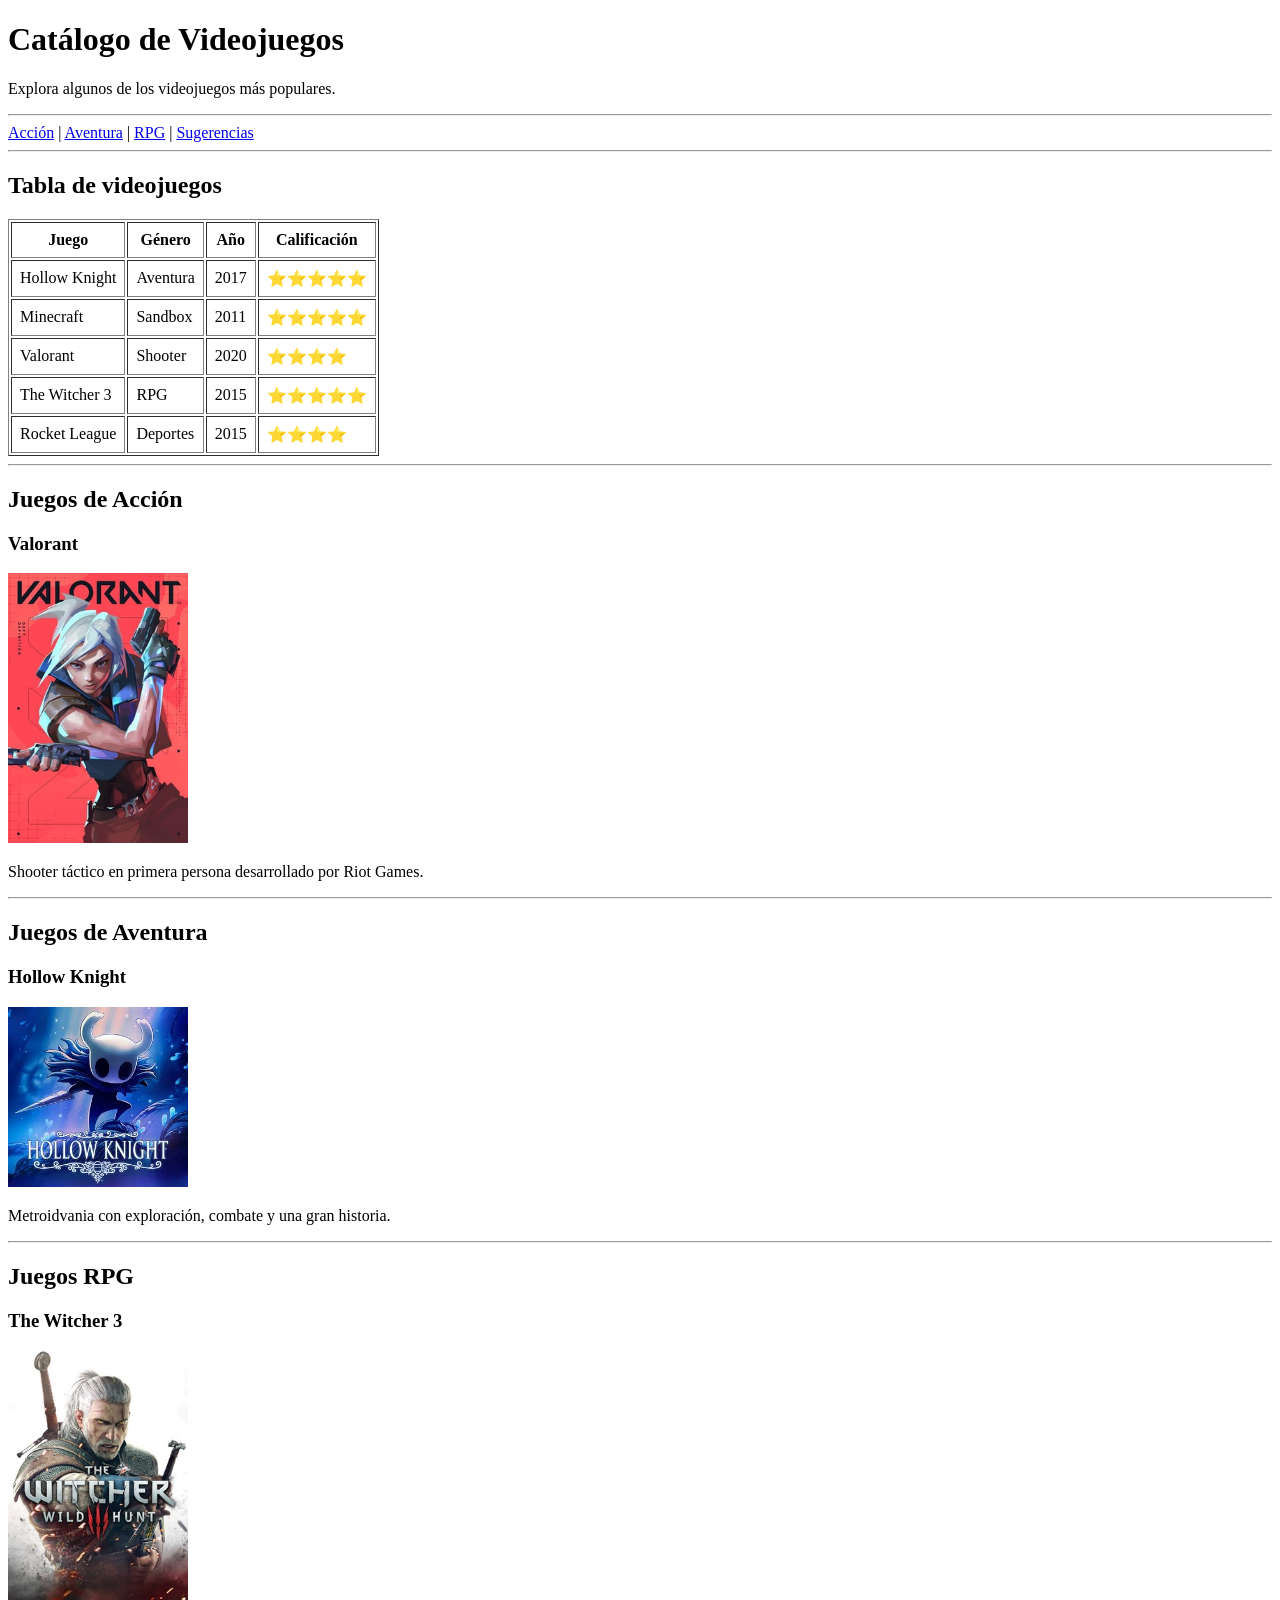
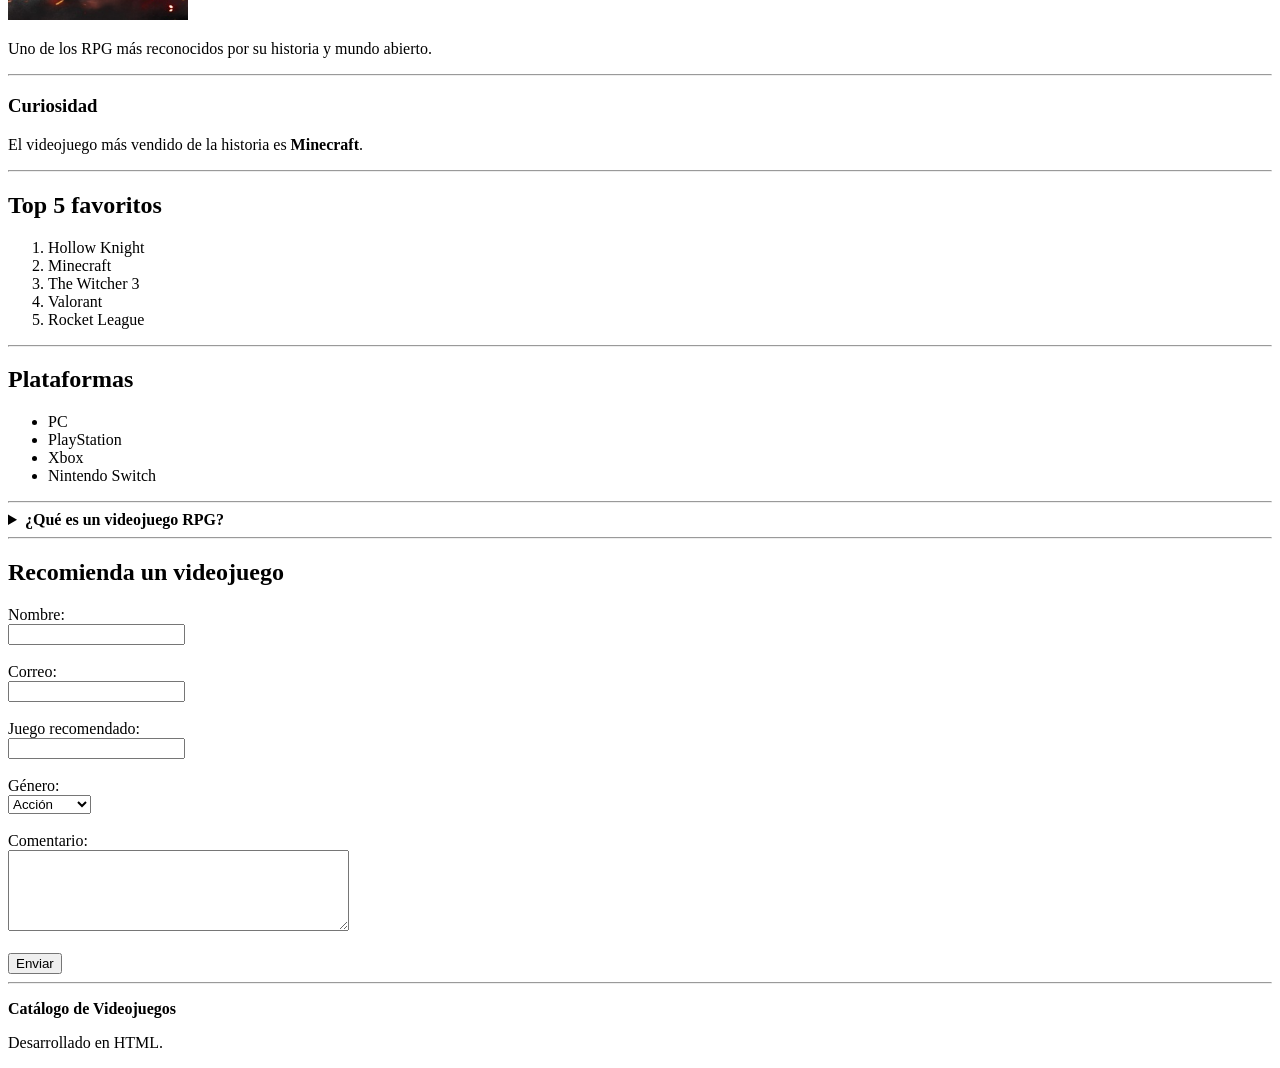
==== index.html @ 159c4c6b "Update game cover images to local paths" ====
<!DOCTYPE html>
<html lang="es">
<head>
    <meta charset="UTF-8">
    <title>Catálogo de Videojuegos</title>
</head>

<body>

<header>
    <h1>Catálogo de Videojuegos</h1>
    <p>Explora algunos de los videojuegos más populares.</p>
    <hr>
</header>

<nav>
    <a href="#accion">Acción</a> |
    <a href="#aventura">Aventura</a> |
    <a href="#rpg">RPG</a> |
    <a href="#formulario">Sugerencias</a>
</nav>

<hr>

<main>

<section>
    <h2>Tabla de videojuegos</h2>

    <table border="1" cellpadding="8">
        <tr>
            <th>Juego</th>
            <th>Género</th>
            <th>Año</th>
            <th>Calificación</th>
        </tr>

        <tr>
            <td>Hollow Knight</td>
            <td>Aventura</td>
            <td>2017</td>
            <td>⭐⭐⭐⭐⭐</td>
        </tr>

        <tr>
            <td>Minecraft</td>
            <td>Sandbox</td>
            <td>2011</td>
            <td>⭐⭐⭐⭐⭐</td>
        </tr>

        <tr>
            <td>Valorant</td>
            <td>Shooter</td>
            <td>2020</td>
            <td>⭐⭐⭐⭐</td>
        </tr>

        <tr>
            <td>The Witcher 3</td>
            <td>RPG</td>
            <td>2015</td>
            <td>⭐⭐⭐⭐⭐</td>
        </tr>

        <tr>
            <td>Rocket League</td>
            <td>Deportes</td>
            <td>2015</td>
            <td>⭐⭐⭐⭐</td>
        </tr>
    </table>
</section>

<hr>

<section id="accion">
    <h2>Juegos de Acción</h2>

    <article>
        <h3>Valorant</h3>
        <img src="image\Valorant_cover.jpg"
        width="180" alt="Valorant">
        <p>Shooter táctico en primera persona desarrollado por Riot Games.</p>
    </article>
</section>

<hr>

<section id="aventura">
    <h2>Juegos de Aventura</h2>

    <article>
        <h3>Hollow Knight</h3>
        <img src="image\hk art.jpg"
        width="180" alt="Hollow Knight">
        <p>Metroidvania con exploración, combate y una gran historia.</p>
    </article>
</section>

<hr>

<section id="rpg">
    <h2>Juegos RPG</h2>

    <article>
        <h3>The Witcher 3</h3>
        <img src="image\Witcher_3_cover_art.jpg"
        width="180" alt="The Witcher 3">
        <p>Uno de los RPG más reconocidos por su historia y mundo abierto.</p>
    </article>
</section>

<hr>

<aside>
    <h3>Curiosidad</h3>
    <p>El videojuego más vendido de la historia es <strong>Minecraft</strong>.</p>
</aside>

<hr>

<section>
    <h2>Top 5 favoritos</h2>

    <ol>
        <li>Hollow Knight</li>
        <li>Minecraft</li>
        <li>The Witcher 3</li>
        <li>Valorant</li>
        <li>Rocket League</li>
    </ol>
</section>

<hr>

<section>
    <h2>Plataformas</h2>

    <ul>
        <li>PC</li>
        <li>PlayStation</li>
        <li>Xbox</li>
        <li>Nintendo Switch</li>
    </ul>
</section>

<hr>

<section>
    <details>
        <summary><strong>¿Qué es un videojuego RPG?</strong></summary>
        <p>Es un juego donde el jugador desarrolla un personaje, mejora habilidades y sigue una historia.</p>
    </details>
</section>

<hr>

<section id="formulario">
    <h2>Recomienda un videojuego</h2>

    <form>

        <label>Nombre:</label><br>
        <input type="text"><br><br>

        <label>Correo:</label><br>
        <input type="email"><br><br>

        <label>Juego recomendado:</label><br>
        <input type="text"><br><br>

        <label>Género:</label><br>

        <select>
            <option>Acción</option>
            <option>Aventura</option>
            <option>RPG</option>
            <option>Deportes</option>
            <option>Estrategia</option>
        </select>

        <br><br>

        <label>Comentario:</label><br>
        <textarea rows="5" cols="40"></textarea>

        <br><br>

        <input type="submit" value="Enviar">

    </form>
</section>

<hr>

<footer>
    <p><strong>Catálogo de Videojuegos</strong></p>
    <p>Desarrollado en HTML.</p>
</footer>

</body>
</html>
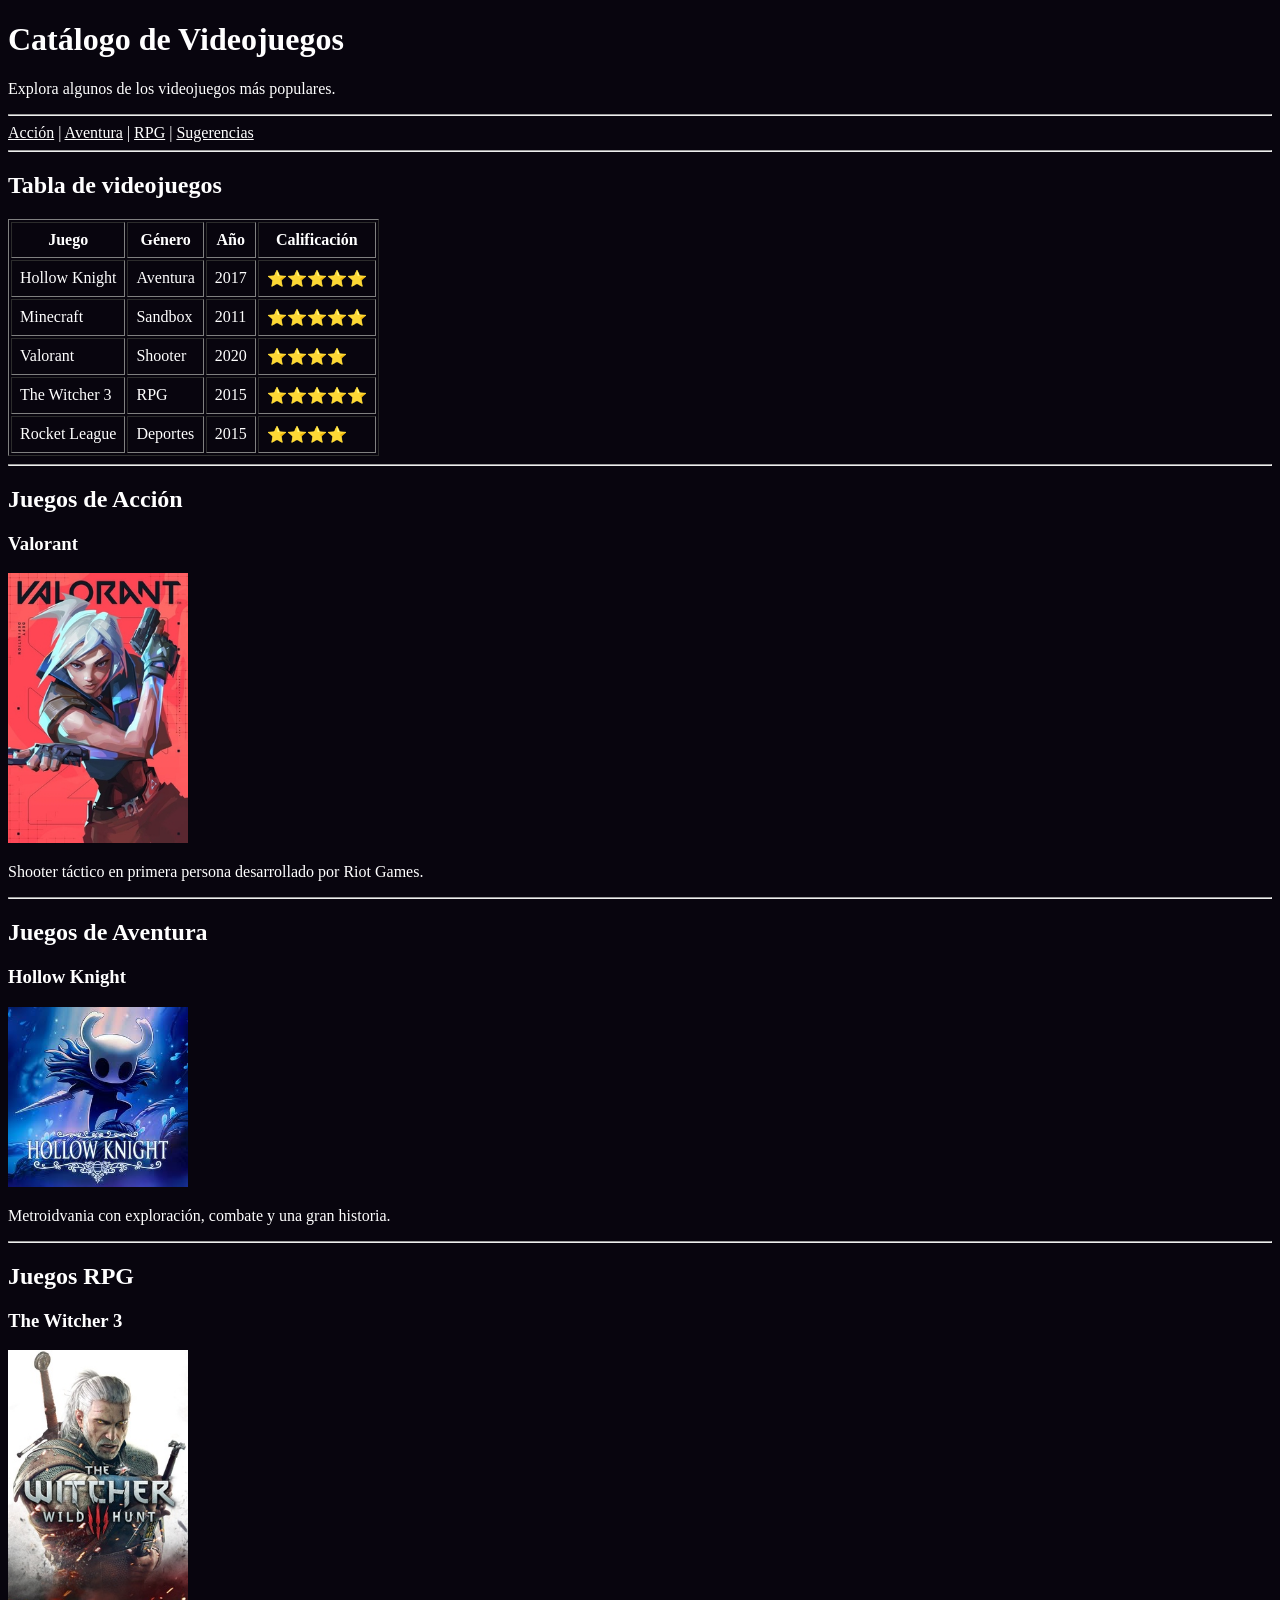
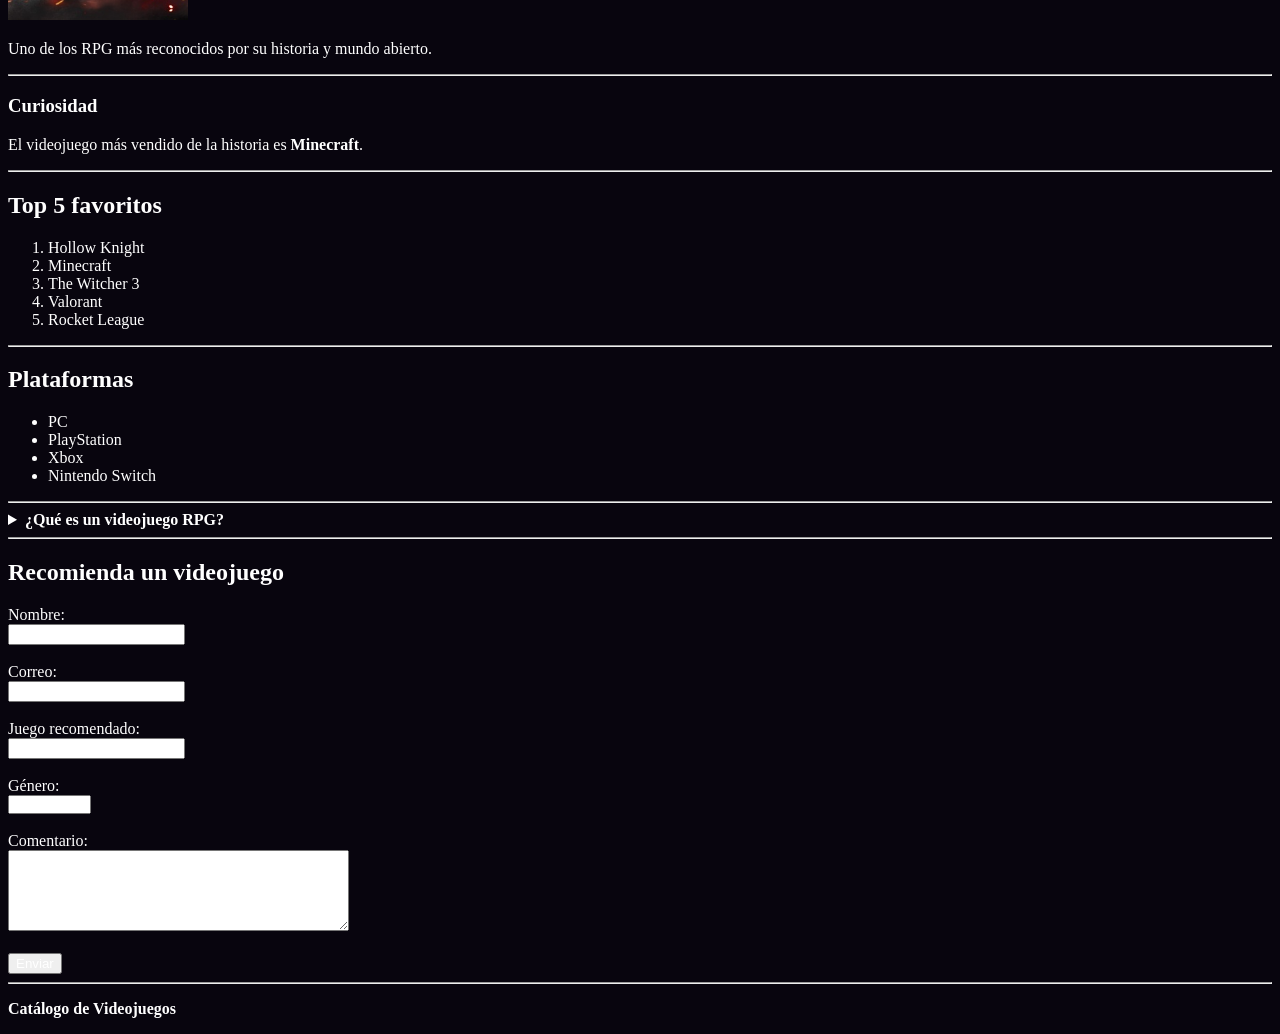
==== commit dad25593: "Add CSS styles for the background and text color." ====
--- a/index.html
+++ b/index.html
@@ -3,6 +3,7 @@
 <head>
     <meta charset="UTF-8">
     <title>Catálogo de Videojuegos</title>
+    <link rel="stylesheet" href="styles/global.css">
 </head>
 
 <body>
@@ -196,7 +197,7 @@
 
 <footer>
     <p><strong>Catálogo de Videojuegos</strong></p>
-    <p>Desarrollado en HTML.</p>
+
 </footer>
 
 </body>
--- a/styles/global.css
+++ b/styles/global.css
@@ -0,0 +1,9 @@
+body {
+    background-color: #08050e;
+
+
+}
+
+*{
+    color: #fff;
+}
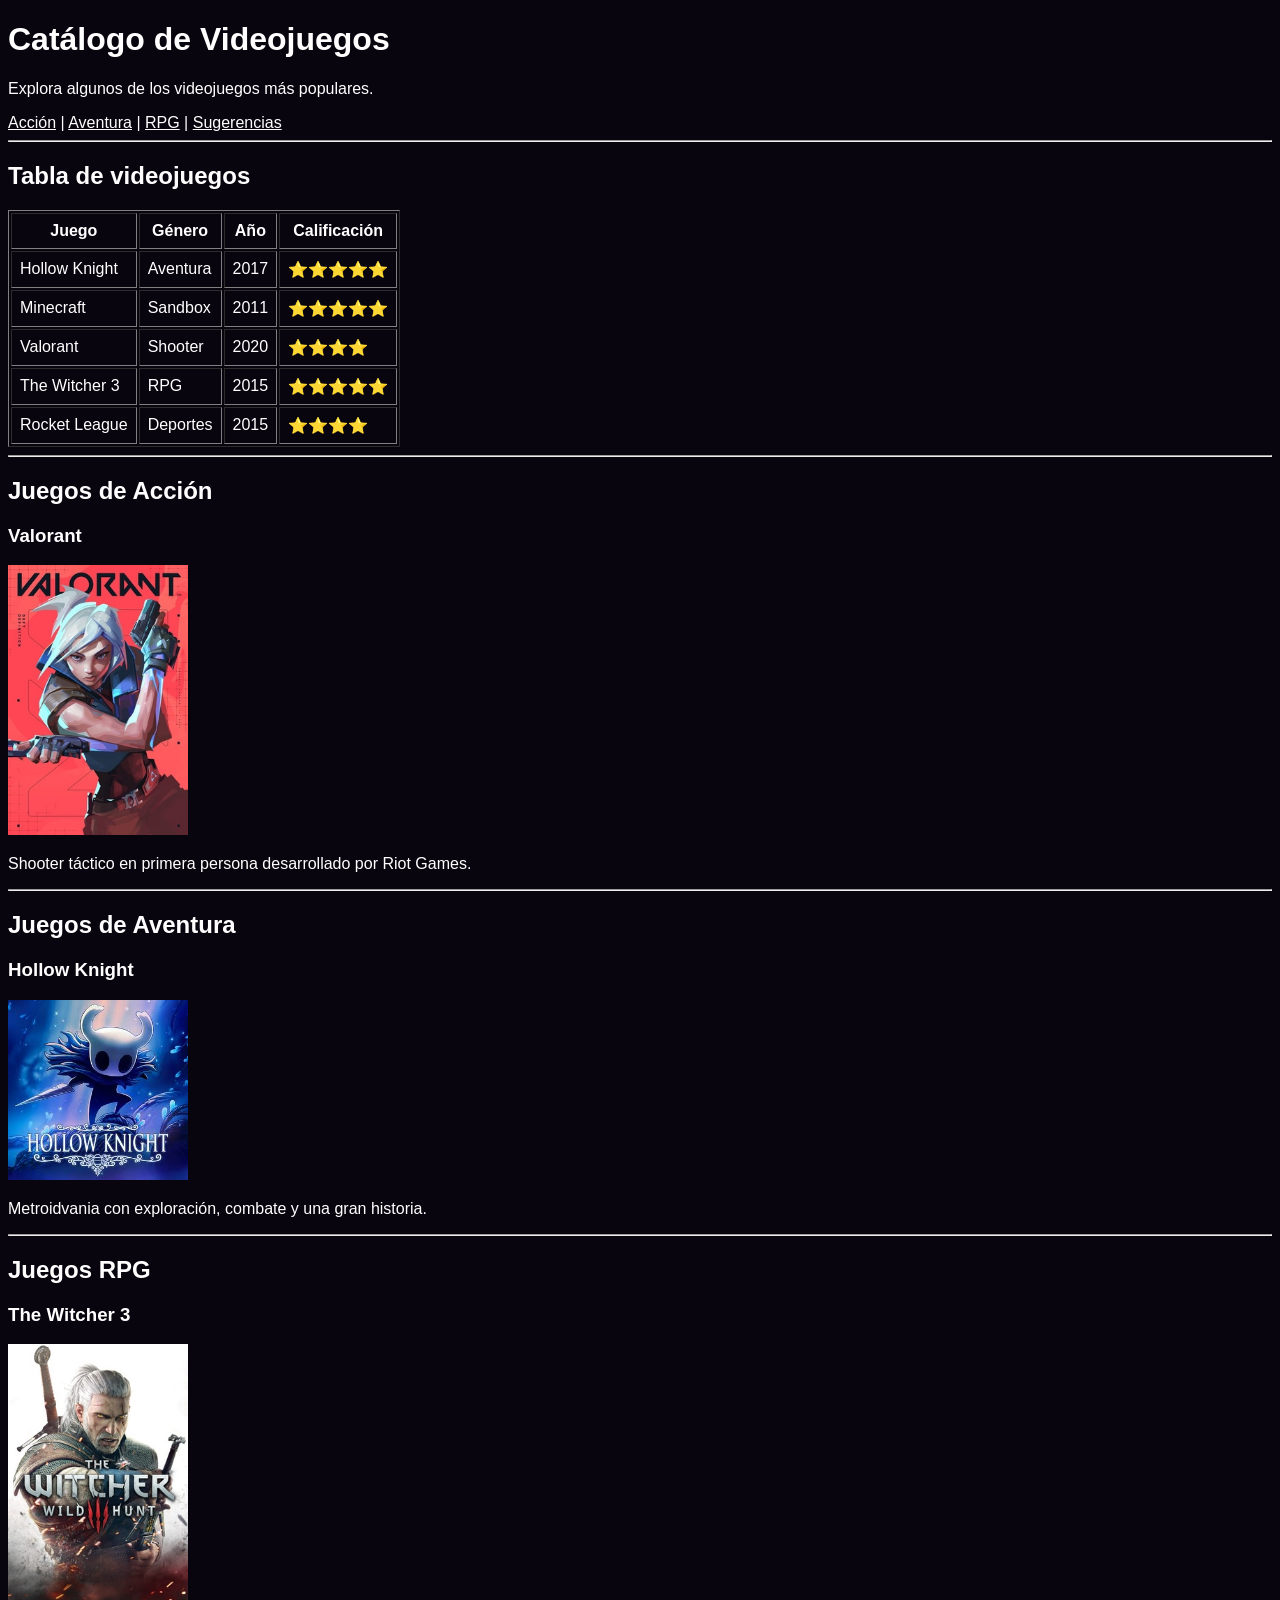
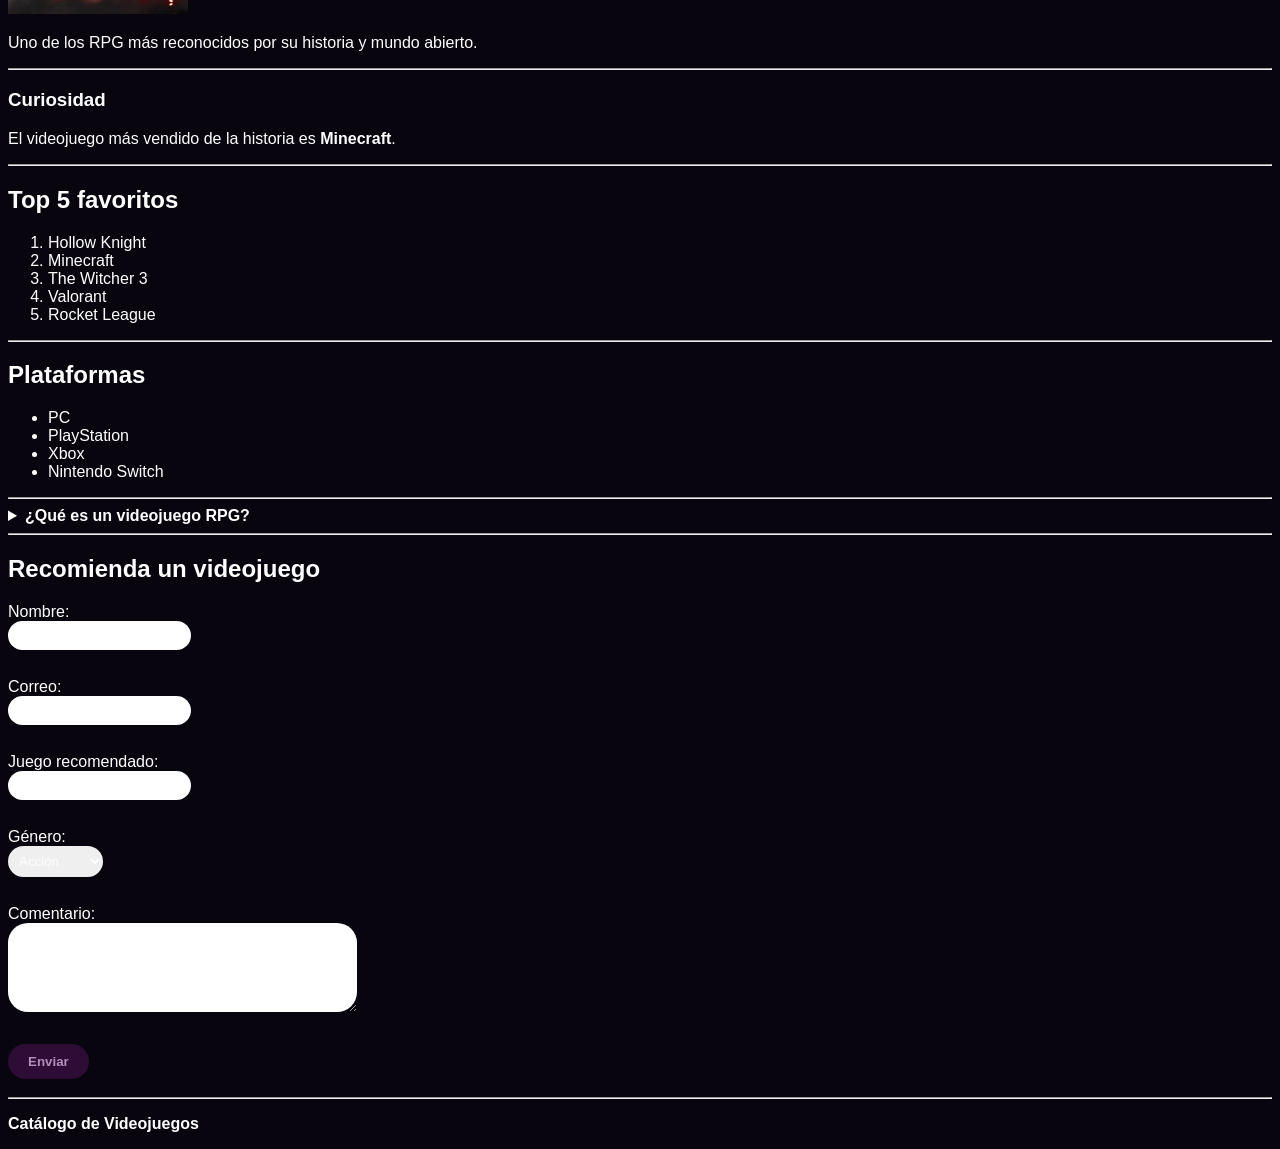
==== commit ad0e9396: "improve the form styles" ====
--- a/index.html
+++ b/index.html
@@ -11,15 +11,17 @@
 <header>
     <h1>Catálogo de Videojuegos</h1>
     <p>Explora algunos de los videojuegos más populares.</p>
-    <hr>
+    <nav>
+        <a href="#accion">Acción</a> |
+        <a href="#aventura">Aventura</a> |
+        <a href="#rpg">RPG</a> |
+        <a href="#formulario">Sugerencias</a>
+
+    </nav>
+
 </header>
 
-<nav>
-    <a href="#accion">Acción</a> |
-    <a href="#aventura">Aventura</a> |
-    <a href="#rpg">RPG</a> |
-    <a href="#formulario">Sugerencias</a>
-</nav>
+
 
 <hr>
 
@@ -80,7 +82,7 @@
 
     <article>
         <h3>Valorant</h3>
-        <img src="image\Valorant_cover.jpg"
+        <img src="image\Valorant_cover.jpg  " id="valorant"
         width="180" alt="Valorant">
         <p>Shooter táctico en primera persona desarrollado por Riot Games.</p>
     </article>
@@ -93,7 +95,7 @@
 
     <article>
         <h3>Hollow Knight</h3>
-        <img src="image\hk art.jpg"
+        <img src="image\hk art.jpg" id="hk"
         width="180" alt="Hollow Knight">
         <p>Metroidvania con exploración, combate y una gran historia.</p>
     </article>
@@ -106,7 +108,7 @@
 
     <article>
         <h3>The Witcher 3</h3>
-        <img src="image\Witcher_3_cover_art.jpg"
+        <img src="image\Witcher_3_cover_art.jpg" id="witcher3"
         width="180" alt="The Witcher 3">
         <p>Uno de los RPG más reconocidos por su historia y mundo abierto.</p>
     </article>
@@ -173,7 +175,7 @@
 
         <label>Género:</label><br>
 
-        <select>
+        <select name="genero" id="genero">
             <option>Acción</option>
             <option>Aventura</option>
             <option>RPG</option>
@@ -188,7 +190,7 @@
 
         <br><br>
 
-        <input type="submit" value="Enviar">
+        <input type="submit" value="Enviar" id="submit-button">
 
     </form>
 </section>
--- a/styles/global.css
+++ b/styles/global.css
@@ -6,4 +6,48 @@
 
 *{
     color: #fff;
+    font-family: 'Poppins', sans-serif;
+}
+
+
+input, textarea {
+    margin-bottom: 10px;
+    padding: 7px;
+    border: none;
+    border-radius: 20px;
+}
+
+#genero {
+    margin-bottom: 10px;
+    padding: 7px;
+    border: none;
+    border-radius: 20px;
+}
+
+option {
+    background-color: #08050e;
+    color: #fff;
+    font-weight: bold;
+    padding: 7px;
+    border: none;
+    border-radius: 20px;
+}
+
+input[type="submit"],
+button[type="submit"],
+.submit-button {
+    background-color: #2d0c35;
+    color: #b28ebb;
+    padding: 10px 20px;
+    border: none;
+    border-radius: 20px;
+    cursor: pointer;
+    font-weight: bold;
+}
+
+input[type="submit"]:hover,
+button[type="submit"]:hover,
+.submit-button:hover {
+    background-color: #b28ebb;
+    color: #2d0c35;
 }
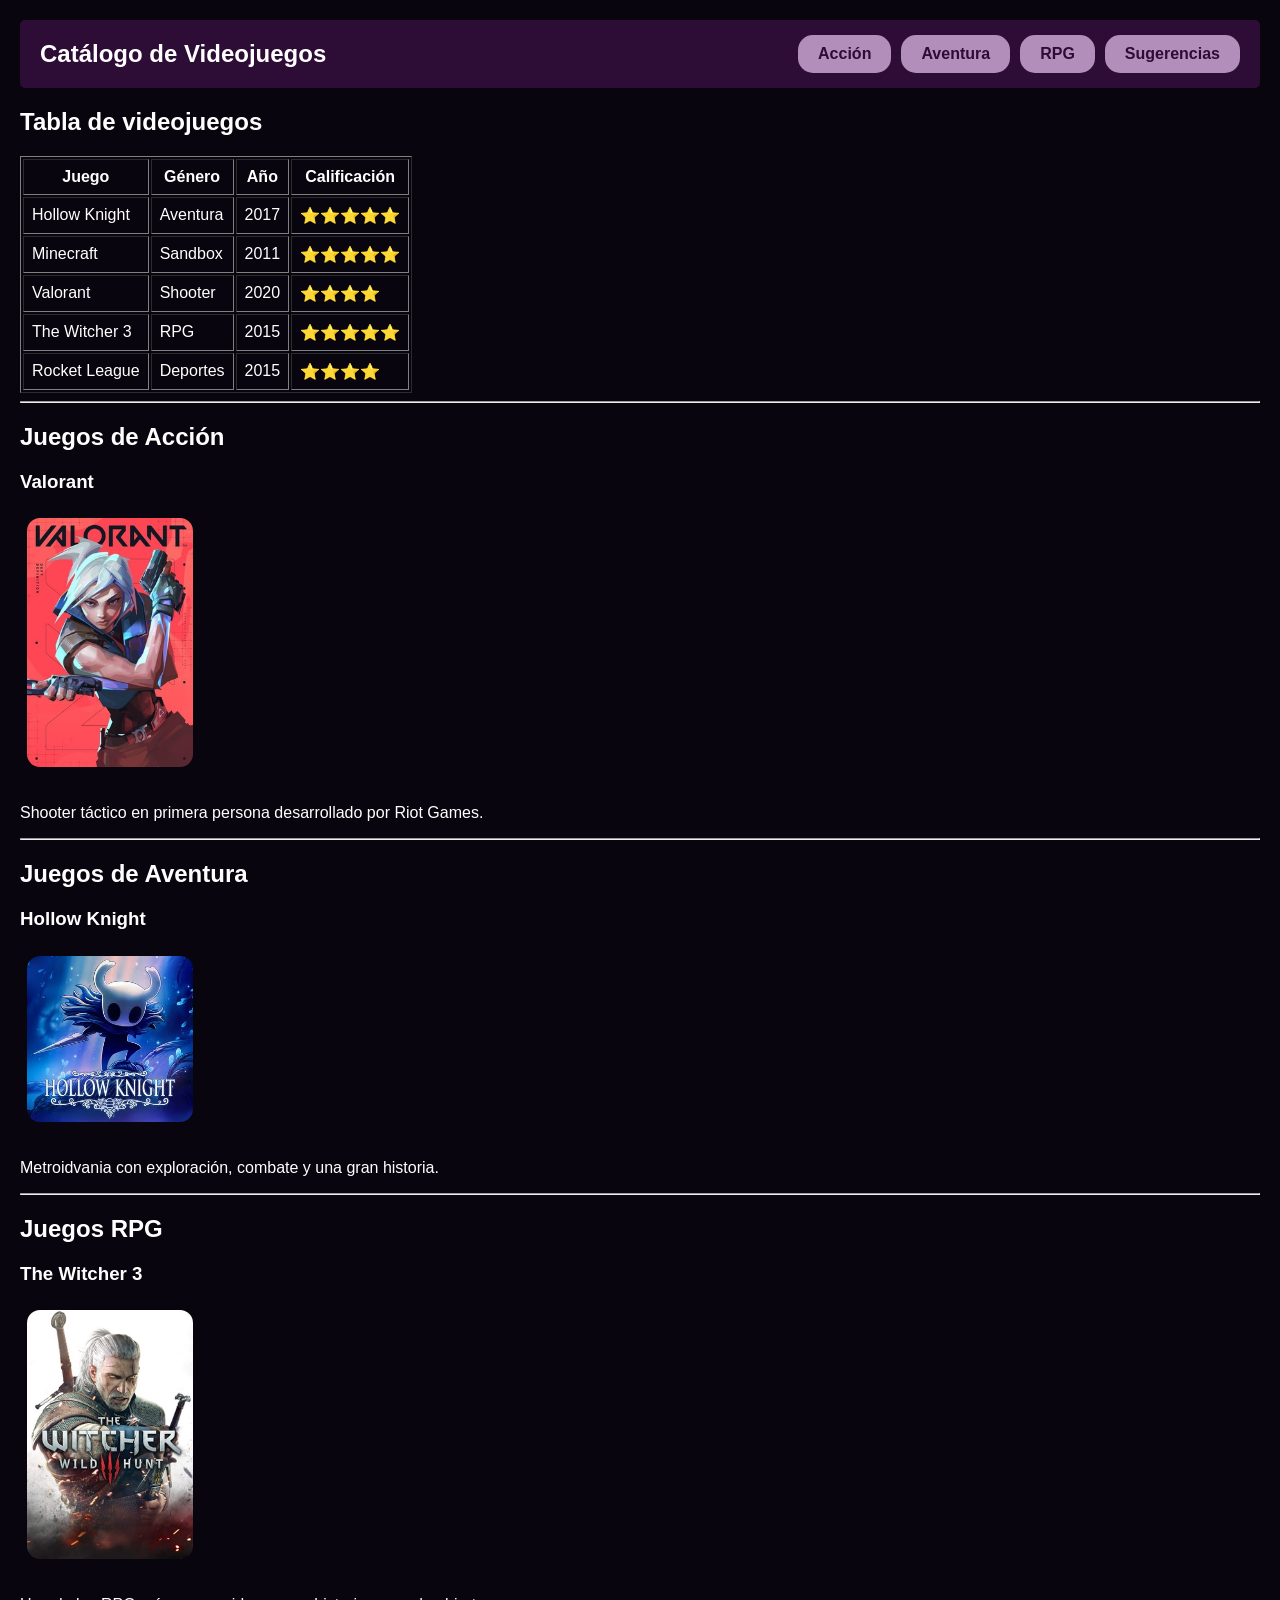
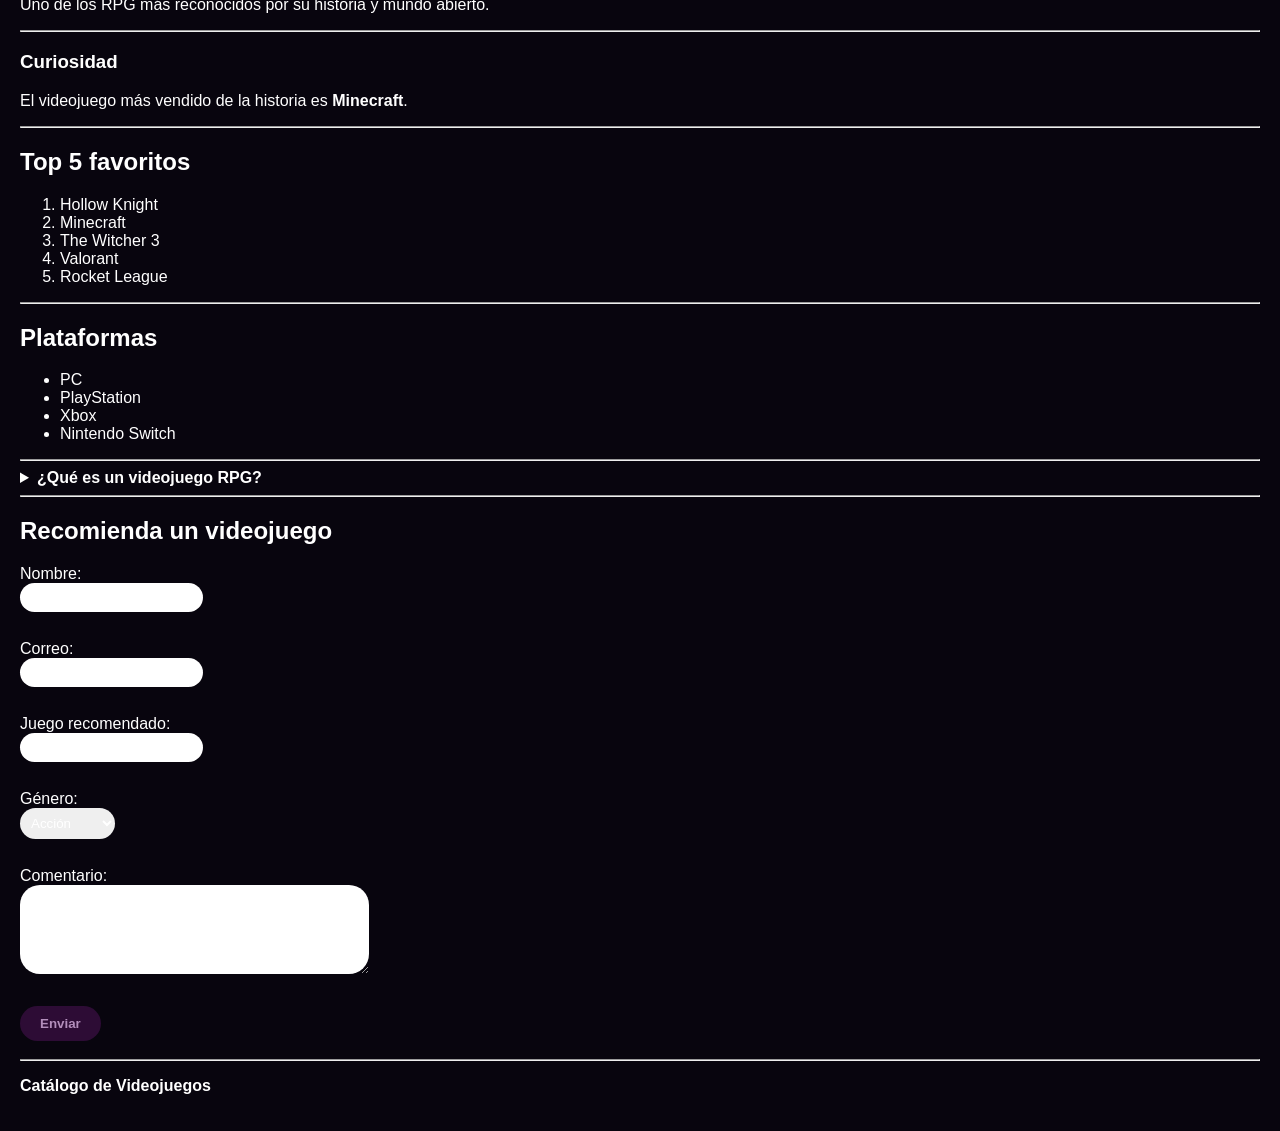
==== commit b5bf2ce8: "Improve header navigation and styles in index.html and global.css" ====
--- a/index.html
+++ b/index.html
@@ -9,13 +9,16 @@
 <body>
 
 <header>
-    <h1>Catálogo de Videojuegos</h1>
-    <p>Explora algunos de los videojuegos más populares.</p>
+
     <nav>
-        <a href="#accion">Acción</a> |
-        <a href="#aventura">Aventura</a> |
-        <a href="#rpg">RPG</a> |
-        <a href="#formulario">Sugerencias</a>
+        <h1>Catálogo de Videojuegos</h1>
+        
+        <div class="nav-links"> 
+            <a class="nav-link" href="#accion">Acción</a>
+            <a class="nav-link" href="#aventura">Aventura</a>
+            <a class="nav-link" href="#rpg">RPG</a>
+            <a class="nav-link" href="#formulario">Sugerencias</a>
+        </div>
 
     </nav>
 
@@ -23,7 +26,7 @@
 
 
 
-<hr>
+
 
 <main>
 
--- a/styles/global.css
+++ b/styles/global.css
@@ -1,14 +1,52 @@
 body {
     background-color: #08050e;
-
-
+    margin: 0;
+    padding: 20px;
 }
 
-*{
+* {
     color: #fff;
     font-family: 'Poppins', sans-serif;
+    box-sizing: border-box;
 }
 
+nav {
+    background-color: #2d0c35;
+    padding: 15px 20px;
+    border-radius: 5px;
+    display: flex;
+    justify-content: space-between;
+    align-items: center;
+    gap: 12px;
+    flex-wrap: wrap;
+}
+
+nav h1 {
+    margin: 0;
+    font-size: 24px;
+}
+
+.nav-links {
+    display: flex;
+    gap: 10px;
+    flex-wrap: wrap;
+}
+
+.nav-link {
+    display: inline-block;
+    background-color: #b28ebb;
+    color: #2d0c35;
+    padding: 10px 20px;
+    border-radius: 15px;
+    text-decoration: none;
+    font-weight: bold;
+    transition: background-color 0.2s ease, color 0.2s ease;
+}
+
+.nav-link:hover {
+    background-color: #2d0c35;
+    color: #b28ebb;
+}
 
 input, textarea {
     margin-bottom: 10px;
@@ -16,7 +54,12 @@
     border: none;
     border-radius: 20px;
 }
-
+img {
+    margin-bottom: 10px;
+    padding: 7px;
+    border: none;
+    border-radius: 20px;
+}
 #genero {
     margin-bottom: 10px;
     padding: 7px;
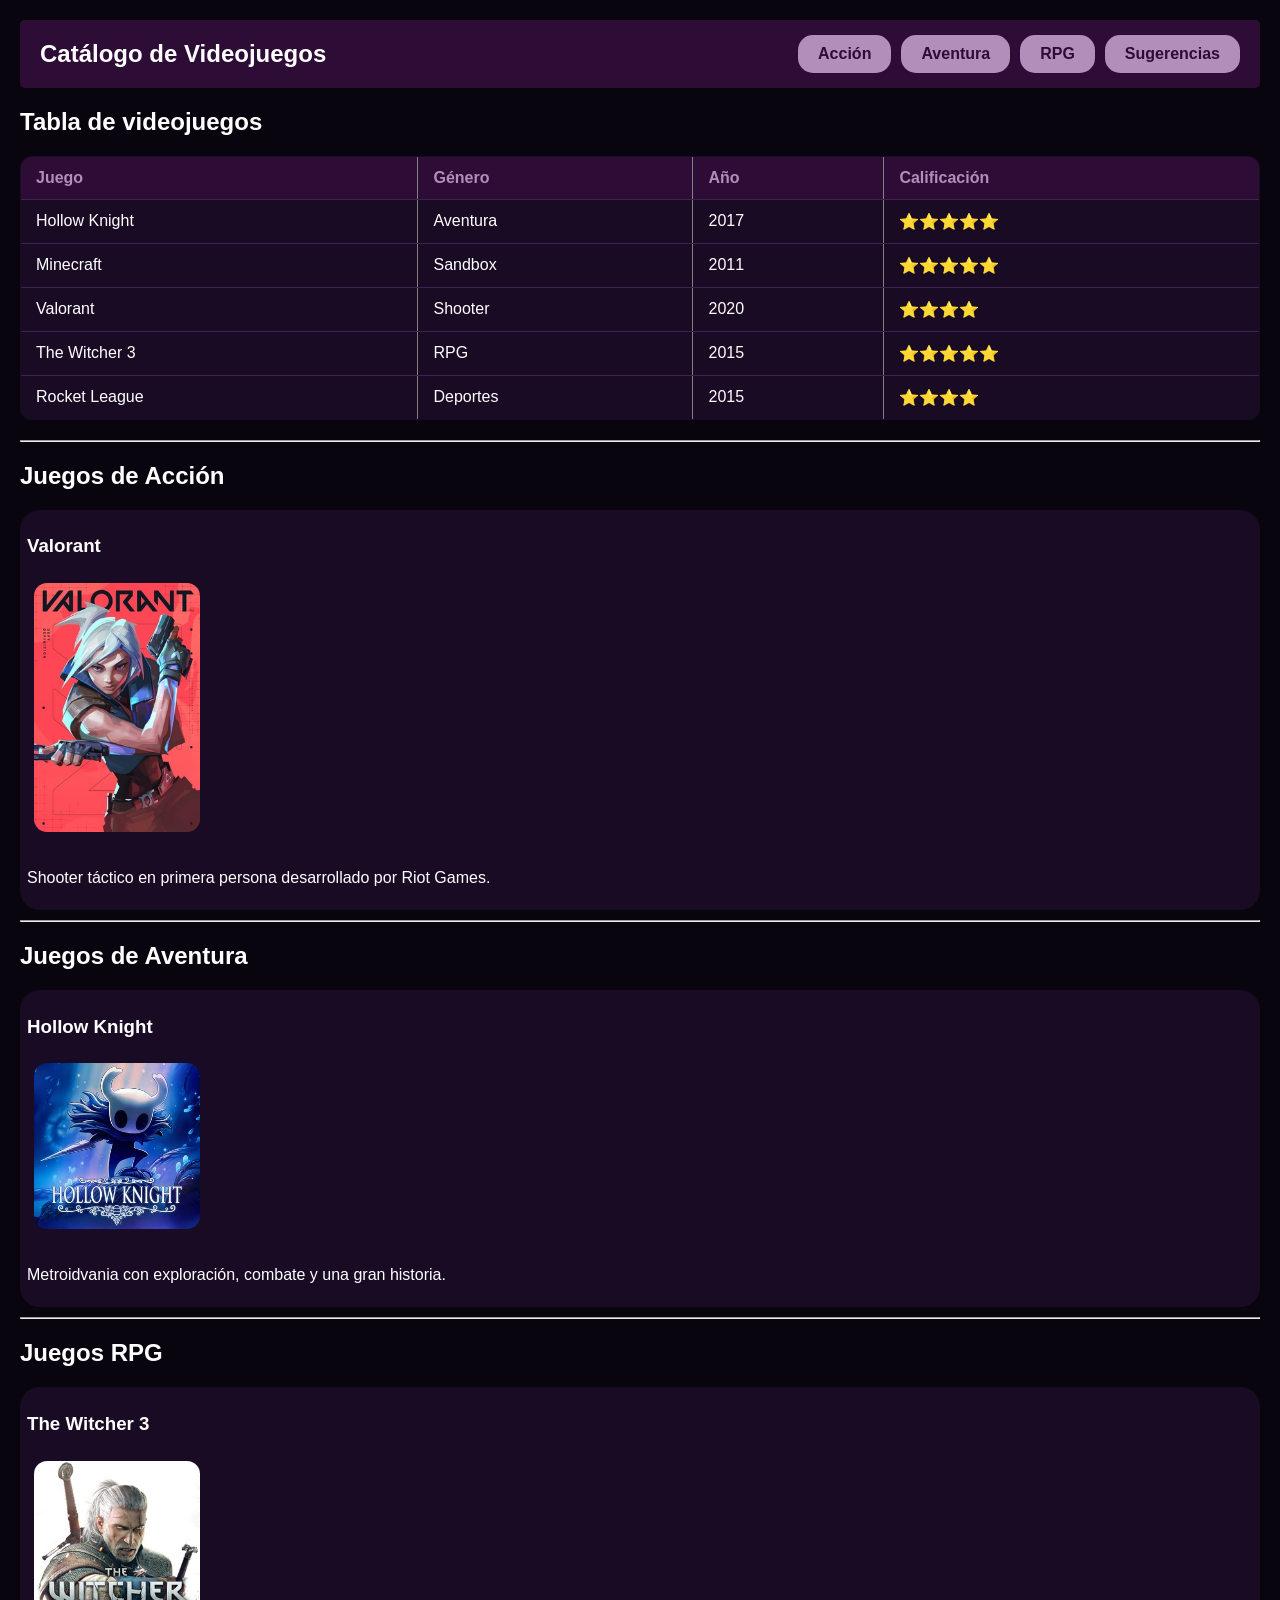
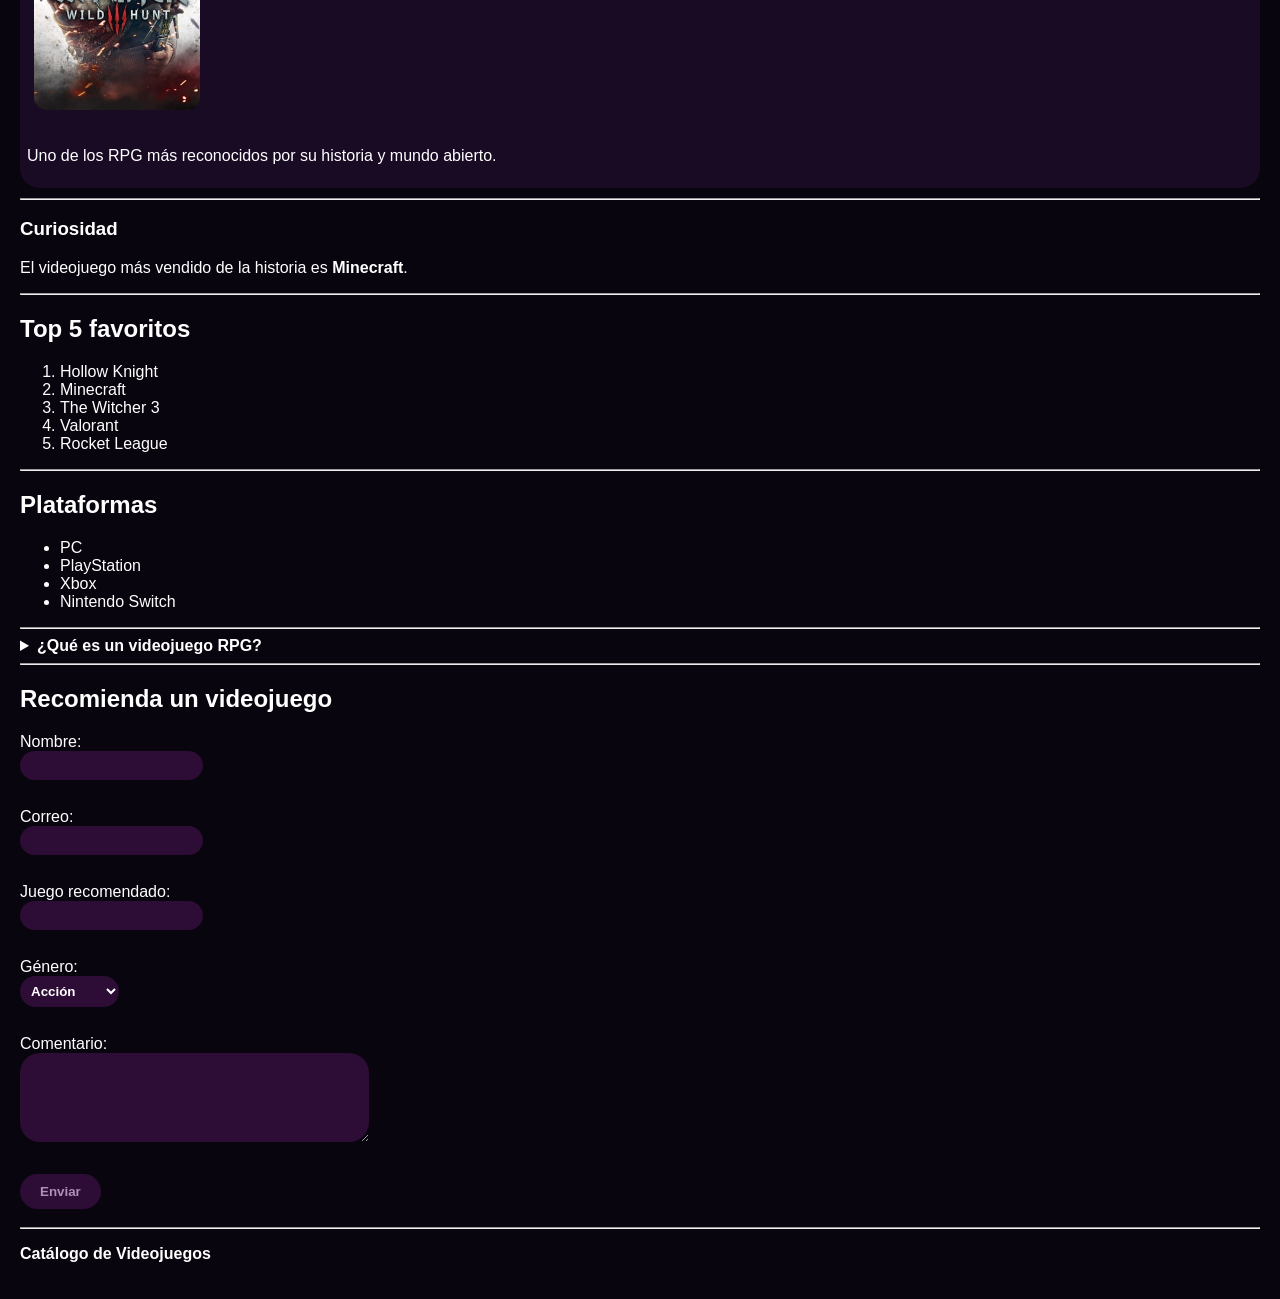
==== commit 3f4660b2: "Add identifiers to game articles and improve section and article styles in global.css." ====
--- a/index.html
+++ b/index.html
@@ -83,9 +83,9 @@
 <section id="accion">
     <h2>Juegos de Acción</h2>
 
-    <article>
+    <article id="valorant">
         <h3>Valorant</h3>
-        <img src="image\Valorant_cover.jpg  " id="valorant"
+        <img src="image\Valorant_cover.jpg "
         width="180" alt="Valorant">
         <p>Shooter táctico en primera persona desarrollado por Riot Games.</p>
     </article>
@@ -96,9 +96,9 @@
 <section id="aventura">
     <h2>Juegos de Aventura</h2>
 
-    <article>
+    <article id="hk">
         <h3>Hollow Knight</h3>
-        <img src="image\hk art.jpg" id="hk"
+        <img src="image\hk art.jpg" 
         width="180" alt="Hollow Knight">
         <p>Metroidvania con exploración, combate y una gran historia.</p>
     </article>
@@ -109,9 +109,9 @@
 <section id="rpg">
     <h2>Juegos RPG</h2>
 
-    <article>
+    <article id="witcher3">
         <h3>The Witcher 3</h3>
-        <img src="image\Witcher_3_cover_art.jpg" id="witcher3"
+        <img src="image\Witcher_3_cover_art.jpg"
         width="180" alt="The Witcher 3">
         <p>Uno de los RPG más reconocidos por su historia y mundo abierto.</p>
     </article>
--- a/styles/global.css
+++ b/styles/global.css
@@ -48,27 +48,67 @@
     color: #b28ebb;
 }
 
+table {
+    width: 100%;
+    border-collapse: collapse;
+    margin: 20px 0;
+    background-color: #1a0b25;
+    border-radius: 12px;
+    overflow: hidden;
+}
+
+table th,
+table td {
+    padding: 12px 15px;
+    text-align: left;
+    border-bottom: 1px solid #3d2150;
+}
+
+table th {
+    background-color: #2d0c35;
+    color: #b28ebb;
+}
+
+table tr:hover {
+    background-color: #2b1238;
+}
+
 input, textarea {
     margin-bottom: 10px;
     padding: 7px;
     border: none;
     border-radius: 20px;
+    background-color: #2d0c35;
+    color: #fff;
 }
 img {
     margin-bottom: 10px;
     padding: 7px;
     border: none;
     border-radius: 20px;
+
 }
+
+#valorant, #witcher3, #hk {
+    margin-bottom: 10px;
+    padding: 7px;
+    border: none;
+    border-radius: 20px;
+    background-color: #1a0b25;
+    color: #fff;
+}
+
 #genero {
     margin-bottom: 10px;
     padding: 7px;
     border: none;
     border-radius: 20px;
+    background-color: #2d0c35;
+    color: #fff;
 }
 
-option {
-    background-color: #08050e;
+option, select {
+    background-color: #2d0c35;
     color: #fff;
     font-weight: bold;
     padding: 7px;
@@ -91,6 +131,7 @@
 input[type="submit"]:hover,
 button[type="submit"]:hover,
 .submit-button:hover {
+    transition: background-color 0.2s ease, color 0.2s ease;
     background-color: #b28ebb;
     color: #2d0c35;
 }
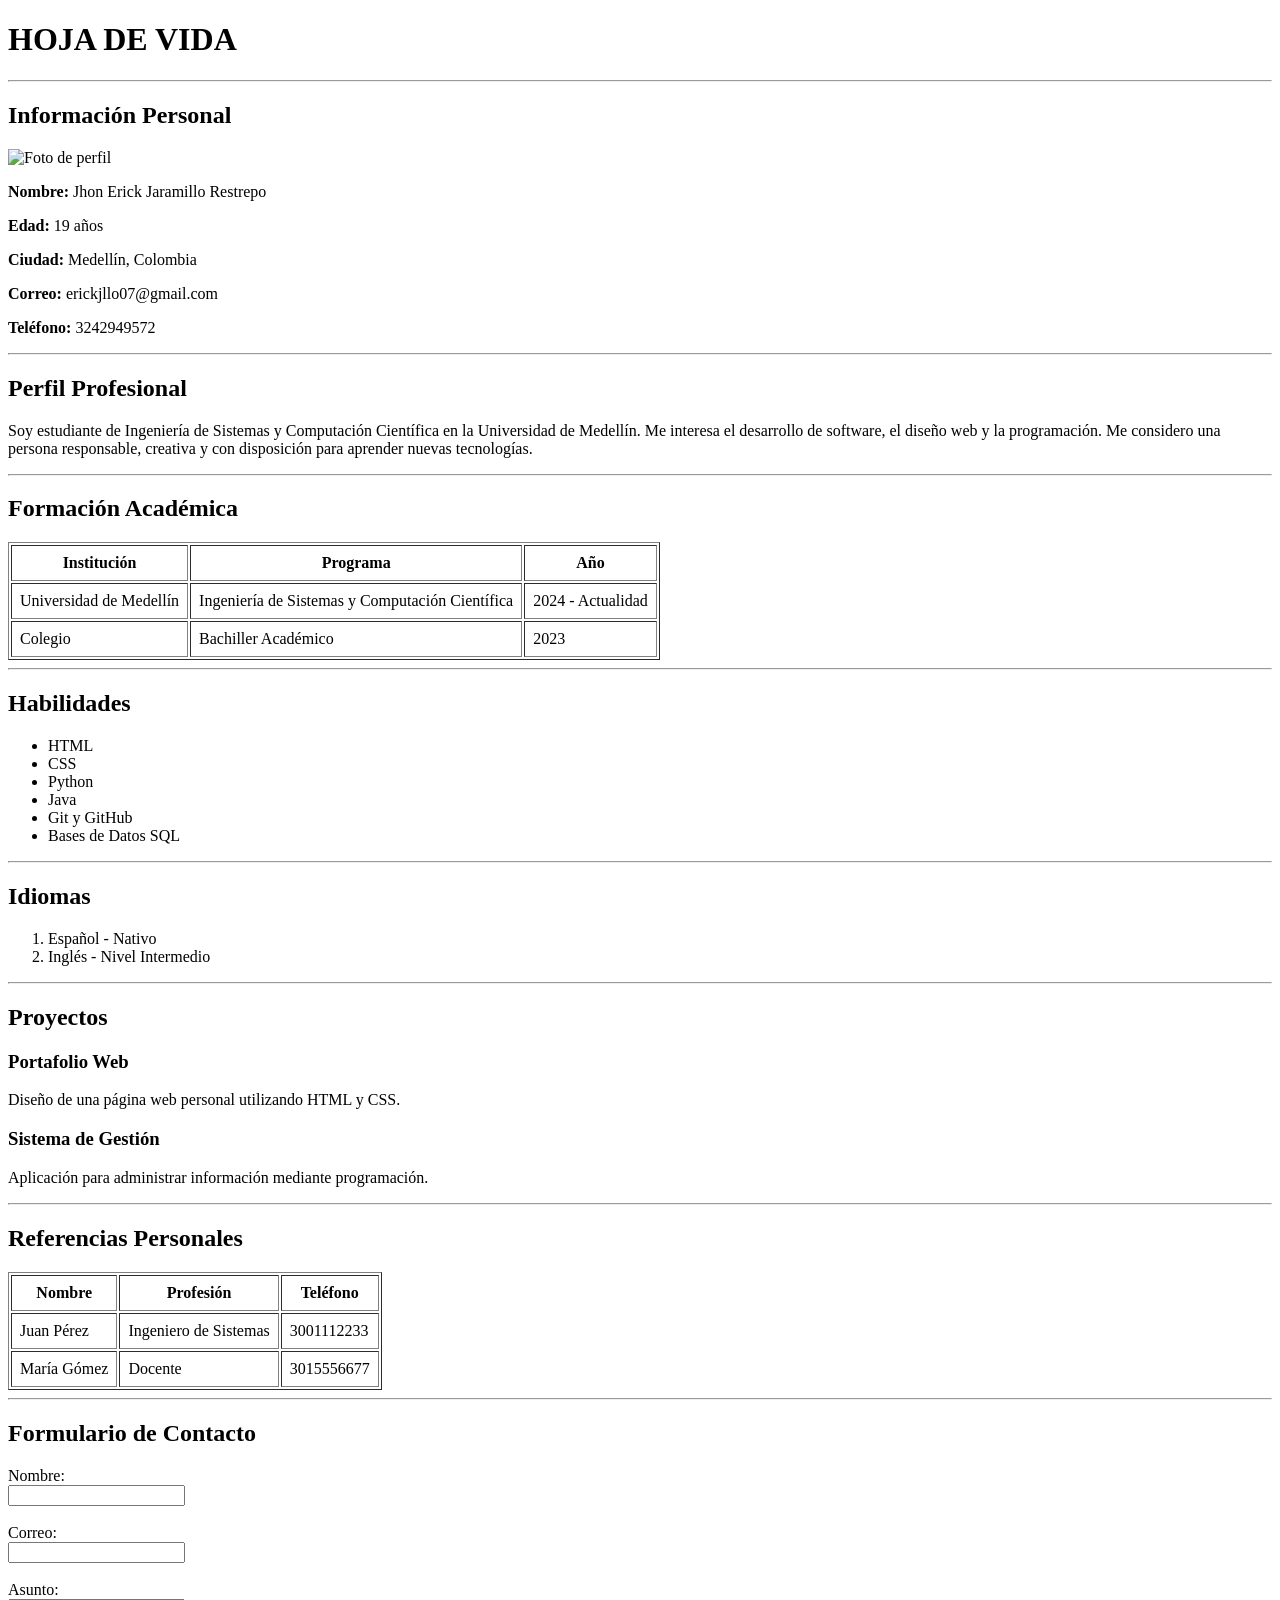
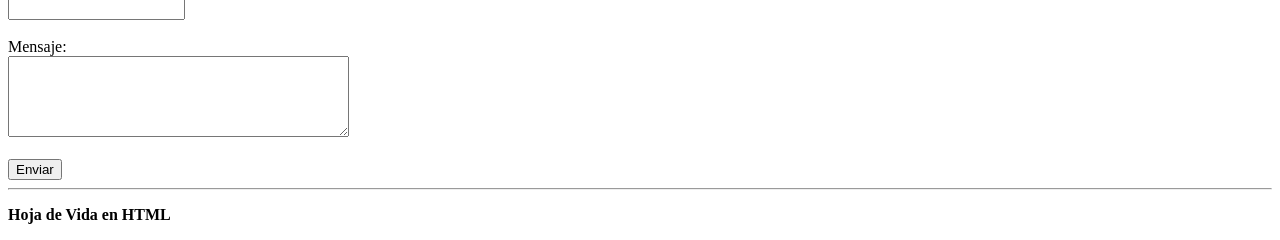
==== commit 0e13c0ab: "Convert video game catalog to personal resume" ====
--- a/index.html
+++ b/index.html
@@ -1,209 +1,172 @@
 <!DOCTYPE html>
 <html lang="es">
+
 <head>
     <meta charset="UTF-8">
-    <title>Catálogo de Videojuegos</title>
-    <link rel="stylesheet" href="styles/global.css">
+    <title>Hoja de Vida - Erick</title>
 </head>
 
 <body>
 
-<header>
+    <header>
+        <h1>HOJA DE VIDA</h1>
+        <hr>
+    </header>
 
-    <nav>
-        <h1>Catálogo de Videojuegos</h1>
-        
-        <div class="nav-links"> 
-            <a class="nav-link" href="#accion">Acción</a>
-            <a class="nav-link" href="#aventura">Aventura</a>
-            <a class="nav-link" href="#rpg">RPG</a>
-            <a class="nav-link" href="#formulario">Sugerencias</a>
-        </div>
+    <section>
+        <h2>Información Personal</h2>
 
-    </nav>
+        <img src="https://via.placeholder.com/150" alt="Foto de perfil" width="150">
 
-</header>
+        <p><strong>Nombre:</strong> Jhon Erick Jaramillo Restrepo</p>
+        <p><strong>Edad:</strong> 19 años</p>
+        <p><strong>Ciudad:</strong> Medellín, Colombia</p>
+        <p><strong>Correo:</strong> erickjllo07@gmail.com</p>
+        <p><strong>Teléfono:</strong> 3242949572</p>
+    </section>
 
+    <hr>
 
+    <section>
+        <h2>Perfil Profesional</h2>
 
+        <p>
+            Soy estudiante de Ingeniería de Sistemas y Computación Científica
+            en la Universidad de Medellín. Me interesa el desarrollo de software,
+            el diseño web y la programación. Me considero una persona responsable,
+            creativa y con disposición para aprender nuevas tecnologías.
+        </p>
+    </section>
 
+    <hr>
 
-<main>
+    <section>
+        <h2>Formación Académica</h2>
 
-<section>
-    <h2>Tabla de videojuegos</h2>
+        <table border="1" cellpadding="8">
+            <tr>
+                <th>Institución</th>
+                <th>Programa</th>
+                <th>Año</th>
+            </tr>
 
-    <table border="1" cellpadding="8">
-        <tr>
-            <th>Juego</th>
-            <th>Género</th>
-            <th>Año</th>
-            <th>Calificación</th>
-        </tr>
+            <tr>
+                <td>Universidad de Medellín</td>
+                <td>Ingeniería de Sistemas y Computación Científica</td>
+                <td>2024 - Actualidad</td>
+            </tr>
 
-        <tr>
-            <td>Hollow Knight</td>
-            <td>Aventura</td>
-            <td>2017</td>
-            <td>⭐⭐⭐⭐⭐</td>
-        </tr>
+            <tr>
+                <td>Colegio</td>
+                <td>Bachiller Académico</td>
+                <td>2023</td>
+            </tr>
 
-        <tr>
-            <td>Minecraft</td>
-            <td>Sandbox</td>
-            <td>2011</td>
-            <td>⭐⭐⭐⭐⭐</td>
-        </tr>
+        </table>
+    </section>
 
-        <tr>
-            <td>Valorant</td>
-            <td>Shooter</td>
-            <td>2020</td>
-            <td>⭐⭐⭐⭐</td>
-        </tr>
+    <hr>
 
-        <tr>
-            <td>The Witcher 3</td>
-            <td>RPG</td>
-            <td>2015</td>
-            <td>⭐⭐⭐⭐⭐</td>
-        </tr>
+    <section>
+        <h2>Habilidades</h2>
 
-        <tr>
-            <td>Rocket League</td>
-            <td>Deportes</td>
-            <td>2015</td>
-            <td>⭐⭐⭐⭐</td>
-        </tr>
-    </table>
-</section>
+        <ul>
+            <li>HTML</li>
+            <li>CSS</li>
+            <li>Python</li>
+            <li>Java</li>
+            <li>Git y GitHub</li>
+            <li>Bases de Datos SQL</li>
+        </ul>
+    </section>
 
-<hr>
+    <hr>
 
-<section id="accion">
-    <h2>Juegos de Acción</h2>
+    <section>
+        <h2>Idiomas</h2>
 
-    <article id="valorant">
-        <h3>Valorant</h3>
-        <img src="image\Valorant_cover.jpg "
-        width="180" alt="Valorant">
-        <p>Shooter táctico en primera persona desarrollado por Riot Games.</p>
-    </article>
-</section>
+        <ol>
+            <li>Español - Nativo</li>
+            <li>Inglés - Nivel Intermedio</li>
+        </ol>
+    </section>
 
-<hr>
+    <hr>
 
-<section id="aventura">
-    <h2>Juegos de Aventura</h2>
+    <section>
+        <h2>Proyectos</h2>
 
-    <article id="hk">
-        <h3>Hollow Knight</h3>
-        <img src="image\hk art.jpg" 
-        width="180" alt="Hollow Knight">
-        <p>Metroidvania con exploración, combate y una gran historia.</p>
-    </article>
-</section>
+        <article>
+            <h3>Portafolio Web</h3>
+            <p>Diseño de una página web personal utilizando HTML y CSS.</p>
+        </article>
 
-<hr>
+        <article>
+            <h3>Sistema de Gestión</h3>
+            <p>Aplicación para administrar información mediante programación.</p>
+        </article>
+    </section>
 
-<section id="rpg">
-    <h2>Juegos RPG</h2>
+    <hr>
 
-    <article id="witcher3">
-        <h3>The Witcher 3</h3>
-        <img src="image\Witcher_3_cover_art.jpg"
-        width="180" alt="The Witcher 3">
-        <p>Uno de los RPG más reconocidos por su historia y mundo abierto.</p>
-    </article>
-</section>
+    <section>
+        <h2>Referencias Personales</h2>
 
-<hr>
+        <table border="1" cellpadding="8">
+            <tr>
+                <th>Nombre</th>
+                <th>Profesión</th>
+                <th>Teléfono</th>
+            </tr>
 
-<aside>
-    <h3>Curiosidad</h3>
-    <p>El videojuego más vendido de la historia es <strong>Minecraft</strong>.</p>
-</aside>
+            <tr>
+                <td>Juan Pérez</td>
+                <td>Ingeniero de Sistemas</td>
+                <td>3001112233</td>
+            </tr>
 
-<hr>
+            <tr>
+                <td>María Gómez</td>
+                <td>Docente</td>
+                <td>3015556677</td>
+            </tr>
 
-<section>
-    <h2>Top 5 favoritos</h2>
+        </table>
+    </section>
 
-    <ol>
-        <li>Hollow Knight</li>
-        <li>Minecraft</li>
-        <li>The Witcher 3</li>
-        <li>Valorant</li>
-        <li>Rocket League</li>
-    </ol>
-</section>
+    <hr>
 
-<hr>
+    <section>
+        <h2>Formulario de Contacto</h2>
 
-<section>
-    <h2>Plataformas</h2>
+        <form>
 
-    <ul>
-        <li>PC</li>
-        <li>PlayStation</li>
-        <li>Xbox</li>
-        <li>Nintendo Switch</li>
-    </ul>
-</section>
+            <label>Nombre:</label><br>
+            <input type="text"><br><br>
 
-<hr>
+            <label>Correo:</label><br>
+            <input type="email"><br><br>
 
-<section>
-    <details>
-        <summary><strong>¿Qué es un videojuego RPG?</strong></summary>
-        <p>Es un juego donde el jugador desarrolla un personaje, mejora habilidades y sigue una historia.</p>
-    </details>
-</section>
+            <label>Asunto:</label><br>
+            <input type="text"><br><br>
 
-<hr>
+            <label>Mensaje:</label><br>
+            <textarea rows="5" cols="40"></textarea>
 
-<section id="formulario">
-    <h2>Recomienda un videojuego</h2>
+            <br><br>
 
-    <form>
+            <input type="submit" value="Enviar">
 
-        <label>Nombre:</label><br>
-        <input type="text"><br><br>
+        </form>
+    </section>
 
-        <label>Correo:</label><br>
-        <input type="email"><br><br>
+    <hr>
 
-        <label>Juego recomendado:</label><br>
-        <input type="text"><br><br>
-
-        <label>Género:</label><br>
-
-        <select name="genero" id="genero">
-            <option>Acción</option>
-            <option>Aventura</option>
-            <option>RPG</option>
-            <option>Deportes</option>
-            <option>Estrategia</option>
-        </select>
-
-        <br><br>
-
-        <label>Comentario:</label><br>
-        <textarea rows="5" cols="40"></textarea>
-
-        <br><br>
-
-        <input type="submit" value="Enviar" id="submit-button">
-
-    </form>
-</section>
-
-<hr>
-
-<footer>
-    <p><strong>Catálogo de Videojuegos</strong></p>
-
-</footer>
+    <footer>
+        <p><strong>Hoja de Vida en HTML</strong></p>
+   
+    </footer>
 
 </body>
-</html>+
+</html>
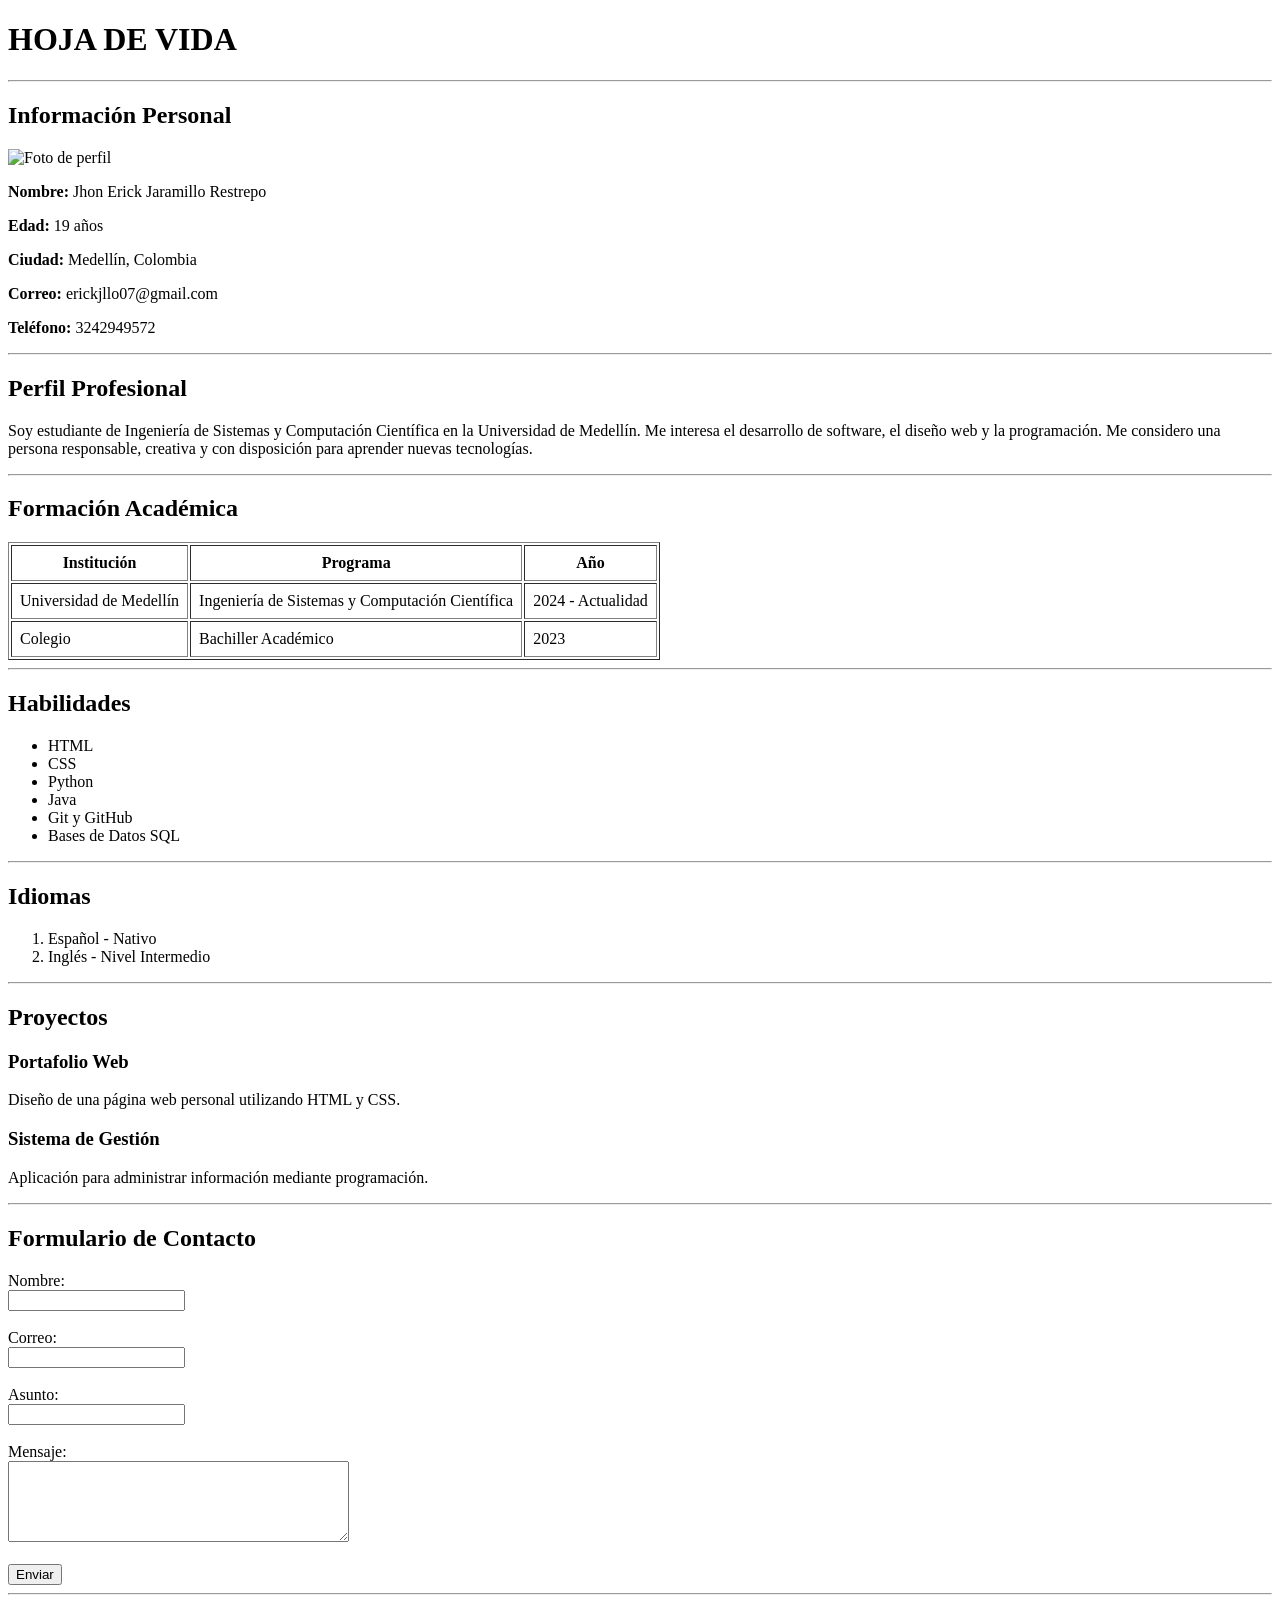
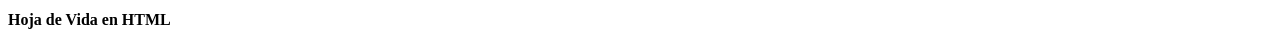
==== commit 75783364: "Remove unused images and restructure style and content files for the resume in HTML and CSS made wit" ====
--- a/index.html
+++ b/index.html
@@ -107,32 +107,6 @@
         </article>
     </section>
 
-    <hr>
-
-    <section>
-        <h2>Referencias Personales</h2>
-
-        <table border="1" cellpadding="8">
-            <tr>
-                <th>Nombre</th>
-                <th>Profesión</th>
-                <th>Teléfono</th>
-            </tr>
-
-            <tr>
-                <td>Juan Pérez</td>
-                <td>Ingeniero de Sistemas</td>
-                <td>3001112233</td>
-            </tr>
-
-            <tr>
-                <td>María Gómez</td>
-                <td>Docente</td>
-                <td>3015556677</td>
-            </tr>
-
-        </table>
-    </section>
 
     <hr>
 
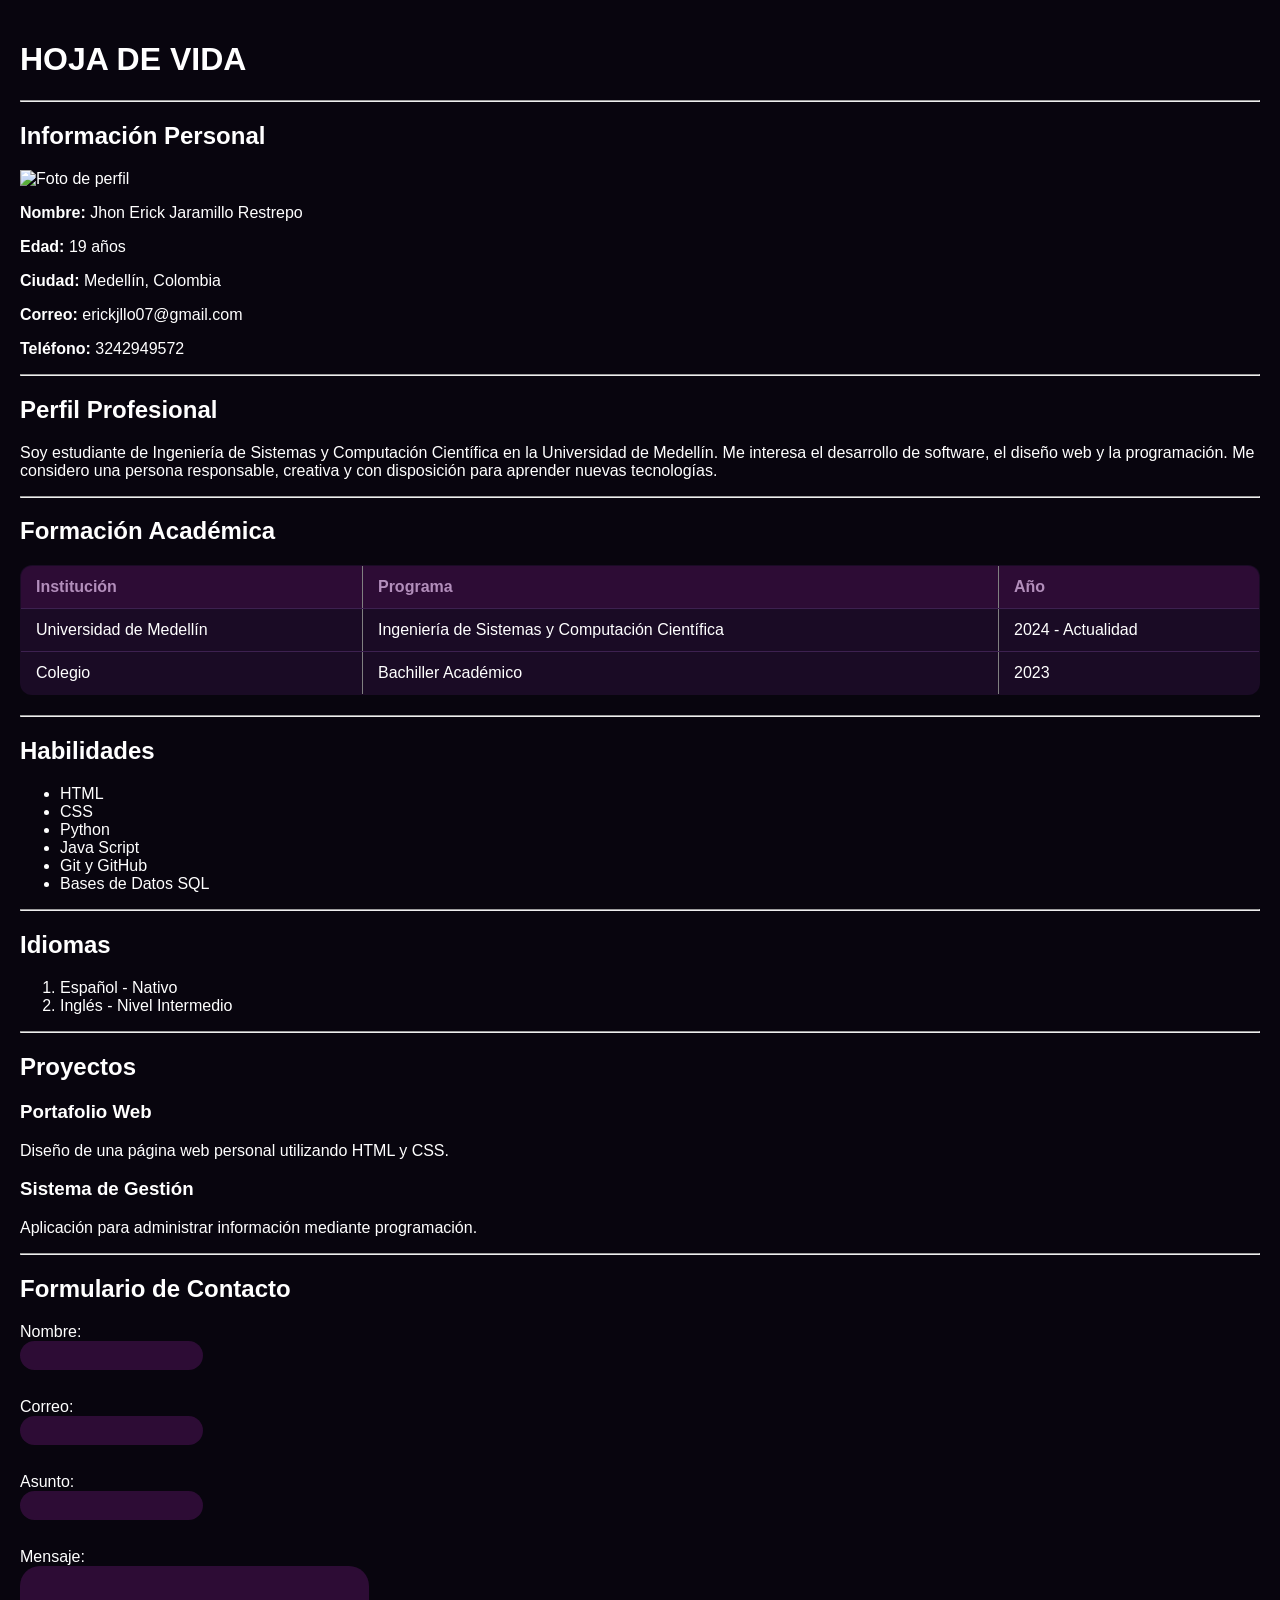
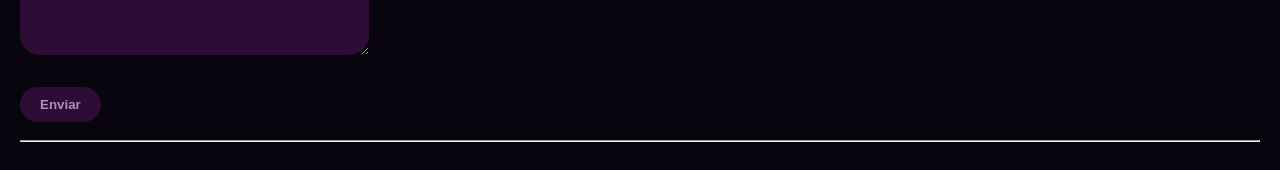
==== commit 6d5bfd07: "Remove navigation and footer, update programming skills on the resume." ====
--- a/index.html
+++ b/index.html
@@ -4,6 +4,7 @@
 <head>
     <meta charset="UTF-8">
     <title>Hoja de Vida - Erick</title>
+    <link rel="stylesheet" href="../assets/styles/global.css">
 </head>
 
 <body>
@@ -74,7 +75,7 @@
             <li>HTML</li>
             <li>CSS</li>
             <li>Python</li>
-            <li>Java</li>
+            <li>Java Script</li>
             <li>Git y GitHub</li>
             <li>Bases de Datos SQL</li>
         </ul>
@@ -136,11 +137,6 @@
 
     <hr>
 
-    <footer>
-        <p><strong>Hoja de Vida en HTML</strong></p>
-   
-    </footer>
-
 </body>
 
 </html>
--- a/assets/styles/global.css
+++ b/assets/styles/global.css
@@ -0,0 +1,67 @@
+body {
+    background-color: #08050e;
+    margin: 0;
+    padding: 20px;
+}
+
+* {
+    color: #fff;
+    font-family: 'Poppins', sans-serif;
+    box-sizing: border-box;
+}
+
+
+table {
+    width: 100%;
+    border-collapse: collapse;
+    margin: 20px 0;
+    background-color: #1a0b25;
+    border-radius: 12px;
+    overflow: hidden;
+}
+
+table th,
+table td {
+    padding: 12px 15px;
+    text-align: left;
+    border-bottom: 1px solid #3d2150;
+}
+
+table th {
+    background-color: #2d0c35;
+    color: #b28ebb;
+}
+
+table tr:hover {
+    background-color: #2b1238;
+}
+
+input, textarea {
+    margin-bottom: 10px;
+    padding: 7px;
+    border: none;
+    border-radius: 20px;
+    background-color: #2d0c35;
+    color: #fff;
+}
+
+
+input[type="submit"],
+button[type="submit"],
+.submit-button {
+    background-color: #2d0c35;
+    color: #b28ebb;
+    padding: 10px 20px;
+    border: none;
+    border-radius: 20px;
+    cursor: pointer;
+    font-weight: bold;
+}
+
+input[type="submit"]:hover,
+button[type="submit"]:hover,
+.submit-button:hover {
+    transition: background-color 0.2s ease, color 0.2s ease;
+    background-color: #b28ebb;
+    color: #2d0c35;
+}
